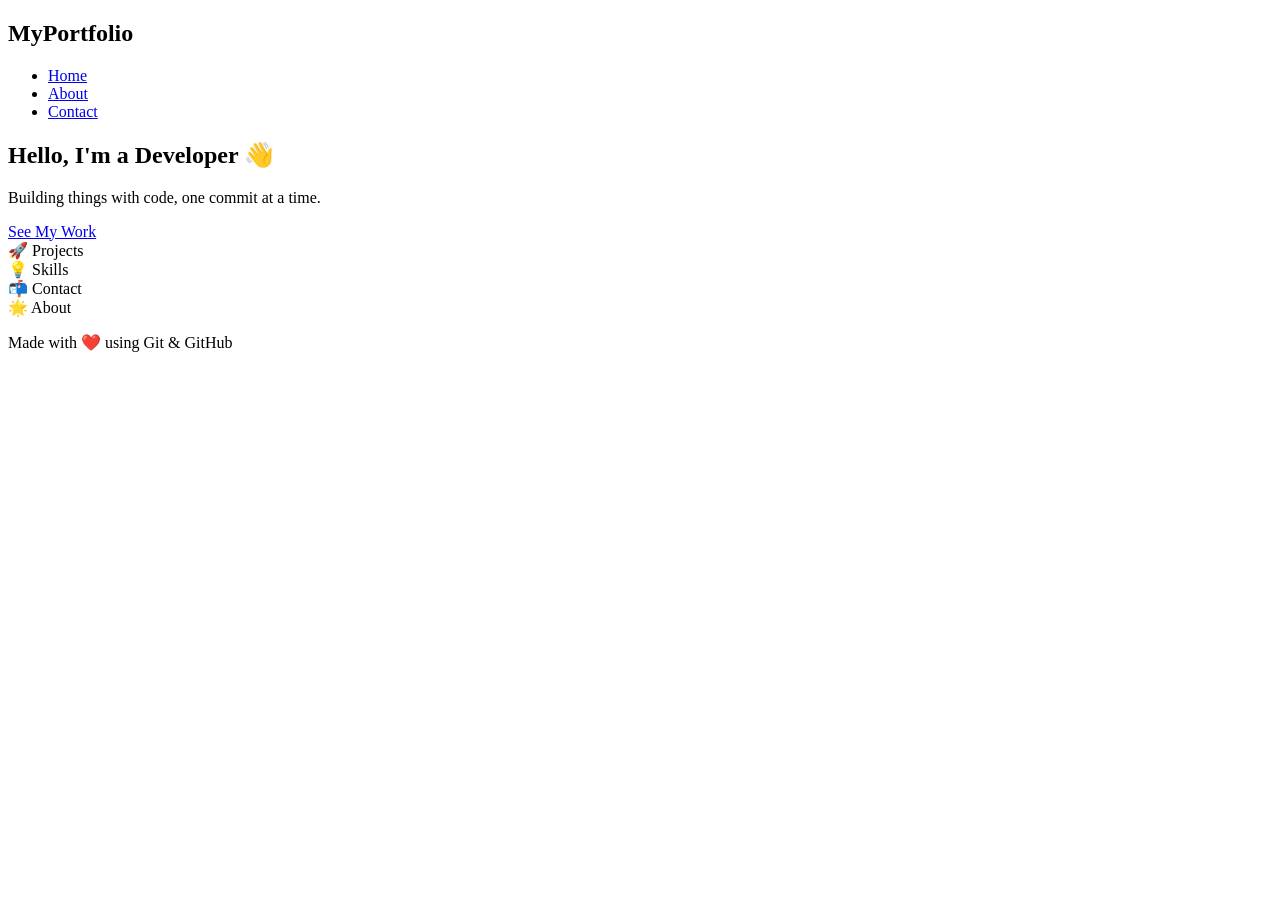
==== myproject/index.html @ fd84c908 "index.html updated" ====
<!DOCTYPE html>
<html lang="en">
  <head>
    <meta charset="UTF-8" />
    <meta name="viewport" content="width=device-width, initial-scale=1.0"/>
    <title>My Portfolio</title>
    <link rel="stylesheet" href="styles.css" />
  </head>
  <body>
    <nav>
      <h1>MyPortfolio</h1>
      <ul>
        <li><a href="#">Home</a></li>
        <li><a href="#">About</a></li>
        <li><a href="#">Contact</a></li>
      </ul>
    </nav>
    <section class="hero">
      <h2>Hello, I'm a Developer 👋</h2>
      <p>Building things with code, one commit at a time.</p>
      <a href="#" class="btn">See My Work</a>
    </section>
    <section class="cards">
      <div class="card purple">🚀 Projects</div>
      <div class="card pink">💡 Skills</div>
      <div class="card blue">📬 Contact</div>
      <div class="card green">🌟 About</div>
    </section>
    <footer>
      <p>Made with ❤️ using Git & GitHub</p>
    </footer>
  </body>
</html>
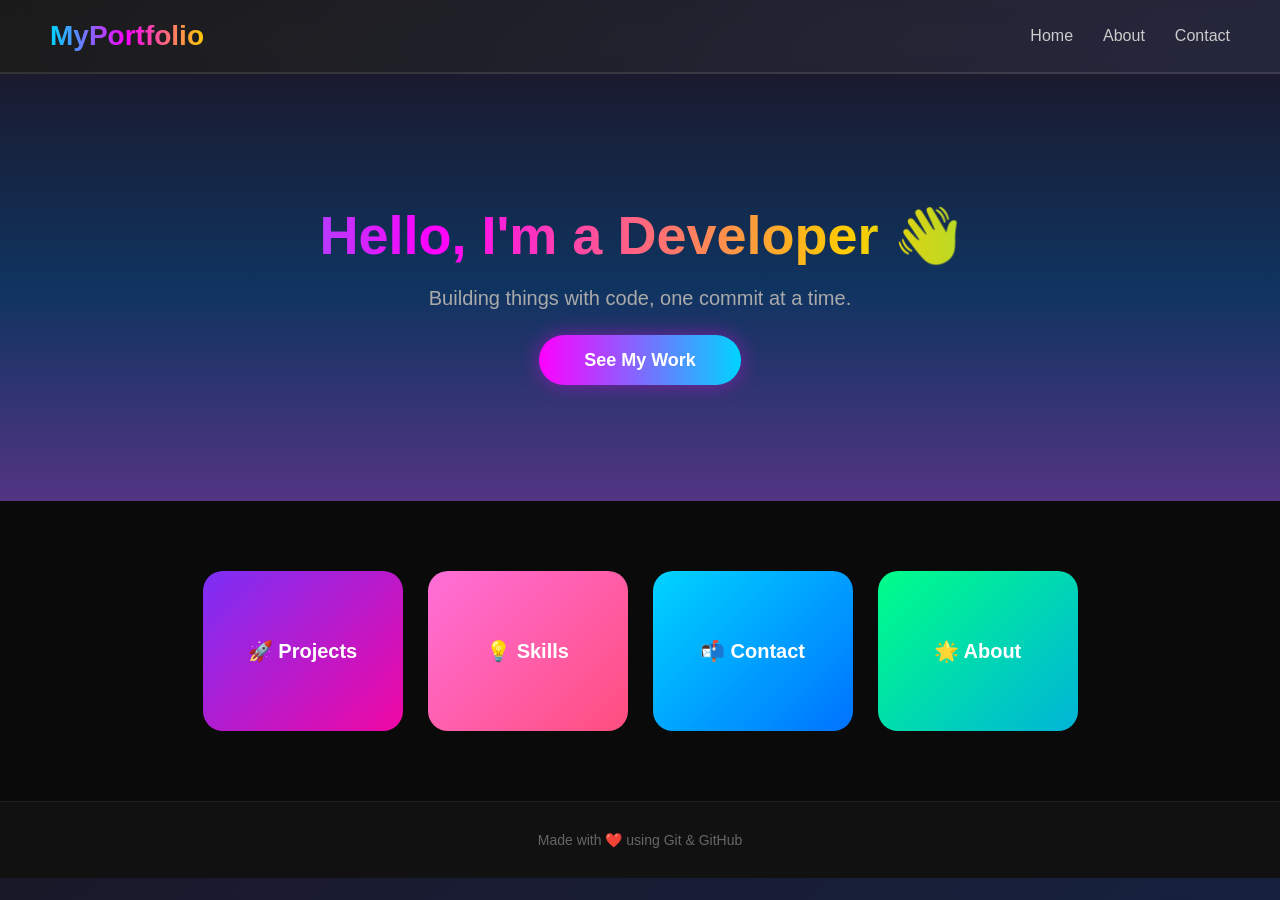
==== commit 8f7dccab: "updated index" ====
--- a/myproject/index.html
+++ b/myproject/index.html
@@ -4,7 +4,7 @@
     <meta charset="UTF-8" />
     <meta name="viewport" content="width=device-width, initial-scale=1.0"/>
     <title>My Portfolio</title>
-    <link rel="stylesheet" href="styles.css" />
+    <link rel="stylesheet" href="style.css" />
   </head>
   <body>
     <nav>
--- a/myproject/style.css
+++ b/myproject/style.css
@@ -0,0 +1,126 @@
+* {
+  margin: 0;
+  padding: 0;
+  box-sizing: border-box;
+}
+
+body {
+  font-family: 'Arial', sans-serif;
+  background: linear-gradient(135deg, #0f0f0f, #1a1a2e, #16213e);
+  color: #ffffff;
+  min-height: 100vh;
+}
+
+/* NAV */
+nav {
+  display: flex;
+  justify-content: space-between;
+  align-items: center;
+  padding: 20px 50px;
+  background: rgba(255,255,255,0.05);
+  backdrop-filter: blur(10px);
+  border-bottom: 2px solid rgba(255,255,255,0.1);
+}
+
+nav h1 {
+  background: linear-gradient(90deg, #00d4ff, #ff00ff, #ffcc00);
+  -webkit-background-clip: text;
+  -webkit-text-fill-color: transparent;
+  font-size: 28px;
+}
+
+nav ul {
+  list-style: none;
+  display: flex;
+  gap: 30px;
+}
+
+nav ul li a {
+  color: #cccccc;
+  text-decoration: none;
+  font-size: 16px;
+  transition: color 0.3s;
+}
+
+nav ul li a:hover { color: #ff00ff; }
+
+/* HERO */
+.hero {
+  text-align: center;
+  padding: 130px 20px;
+  background: linear-gradient(180deg, #1a1a2e, #0f3460, #533483);
+}
+
+.hero h2 {
+  font-size: 54px;
+  background: linear-gradient(90deg, #00d4ff, #ff00ff, #ffcc00, #00ff88);
+  -webkit-background-clip: text;
+  -webkit-text-fill-color: transparent;
+  margin-bottom: 20px;
+}
+
+.hero p {
+  font-size: 20px;
+  color: #aaaaaa;
+  margin-bottom: 40px;
+}
+
+.btn {
+  padding: 15px 45px;
+  background: linear-gradient(90deg, #ff00ff, #00d4ff);
+  color: #ffffff;
+  text-decoration: none;
+  border-radius: 30px;
+  font-size: 18px;
+  font-weight: bold;
+  transition: opacity 0.3s, transform 0.3s;
+  box-shadow: 0 0 20px rgba(255, 0, 255, 0.4);
+}
+
+.btn:hover {
+  opacity: 0.85;
+  transform: scale(1.05);
+}
+
+/* CARDS */
+.cards {
+  display: flex;
+  justify-content: center;
+  flex-wrap: wrap;
+  gap: 25px;
+  padding: 70px 20px;
+  background: #0a0a0a;
+}
+
+.card {
+  width: 200px;
+  height: 160px;
+  border-radius: 20px;
+  display: flex;
+  align-items: center;
+  justify-content: center;
+  font-size: 20px;
+  font-weight: bold;
+  cursor: pointer;
+  transition: transform 0.3s, box-shadow 0.3s;
+}
+
+.card:hover {
+  transform: translateY(-8px);
+  box-shadow: 0 15px 30px rgba(0,0,0,0.4);
+}
+
+.purple { background: linear-gradient(135deg, #7b2ff7, #f107a3); }
+.pink   { background: linear-gradient(135deg, #ff6fd8, #ff4e7e); }
+.blue   { background: linear-gradient(135deg, #00d4ff, #0072ff); }
+.green  { background: linear-gradient(135deg, #00ff88, #00b4d8); }
+
+/* FOOTER */
+footer {
+  text-align: center;
+  padding: 30px;
+  background: #111111;
+  color: #666666;
+  font-size: 14px;
+  border-top: 1px solid rgba(255,255,255,0.05);
+}
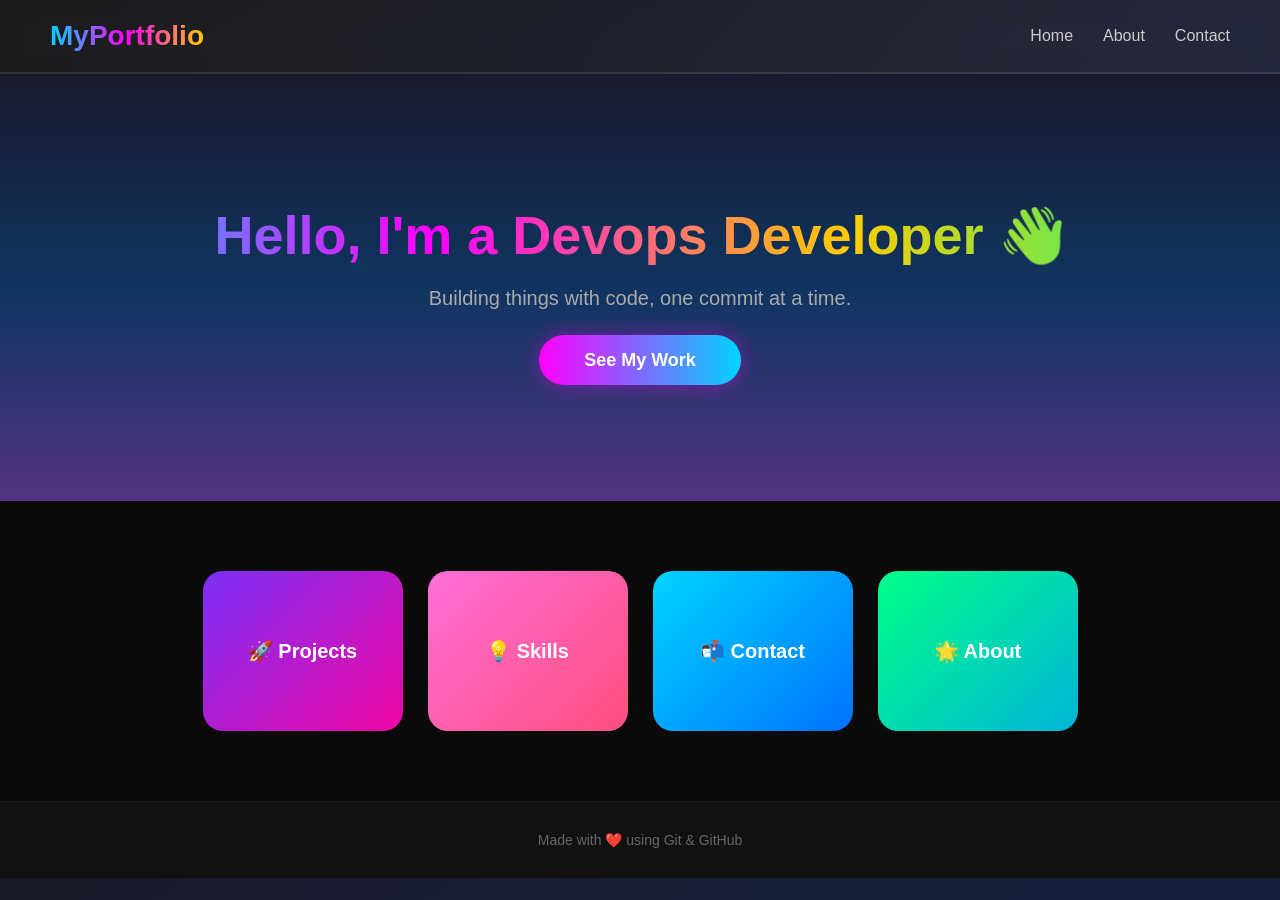
==== commit ff5380b9: "updated portfolio" ====
--- a/myproject/index.html
+++ b/myproject/index.html
@@ -16,7 +16,7 @@
       </ul>
     </nav>
     <section class="hero">
-      <h2>Hello, I'm a Developer 👋</h2>
+      <h2>Hello, I'm a Devops Developer 👋</h2>
       <p>Building things with code, one commit at a time.</p>
       <a href="#" class="btn">See My Work</a>
     </section>
